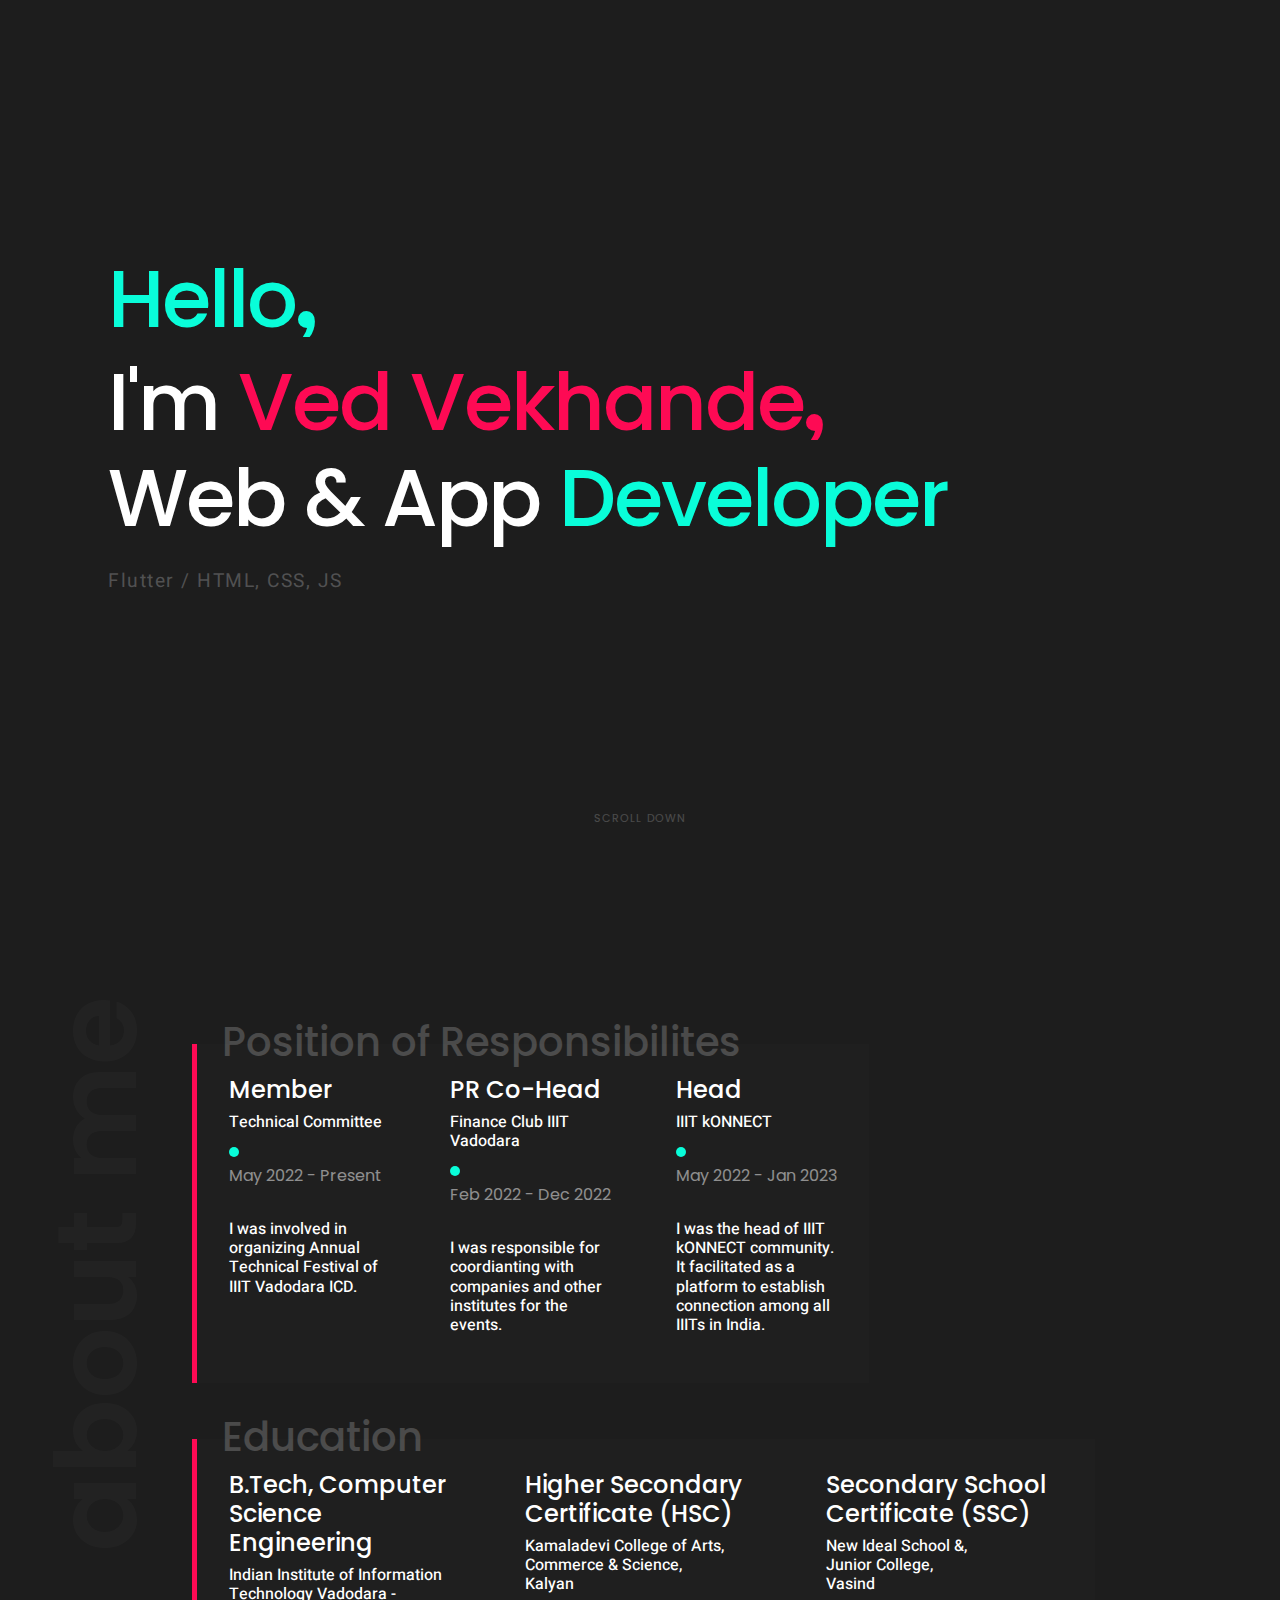
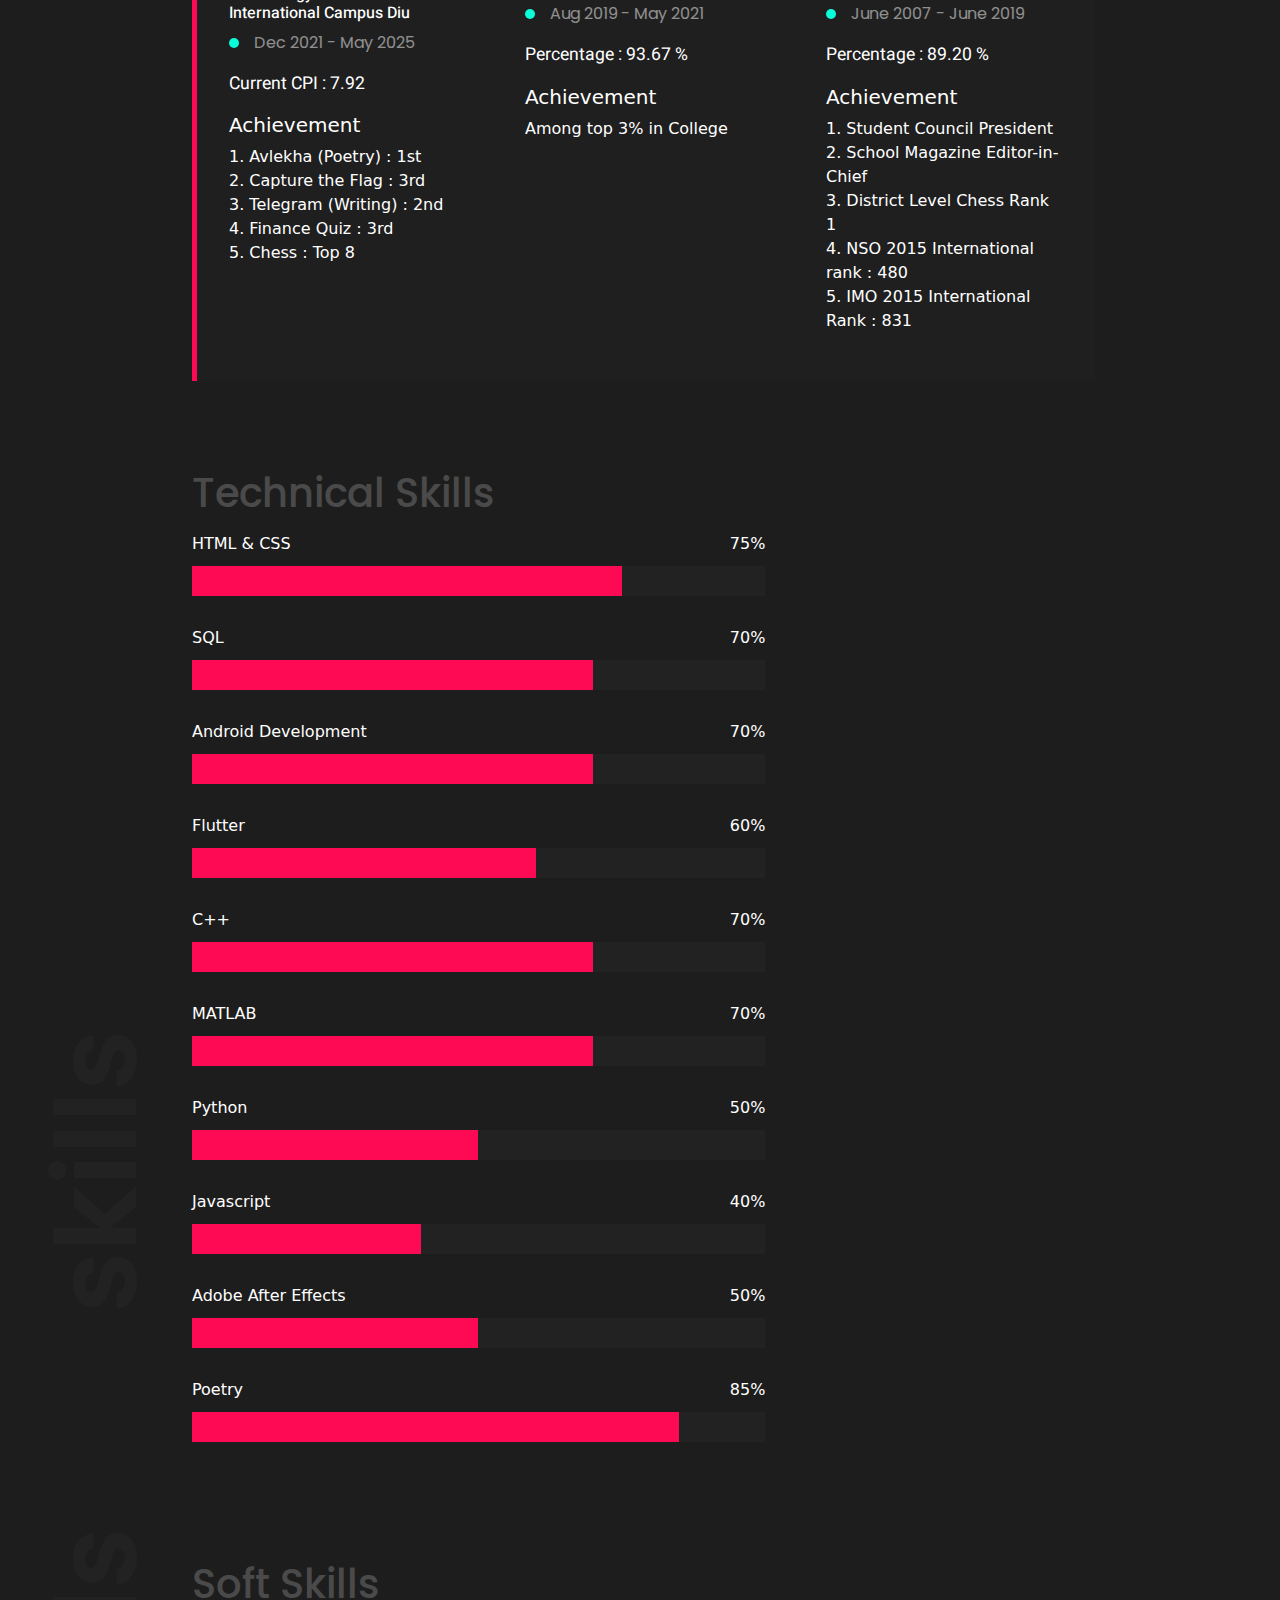
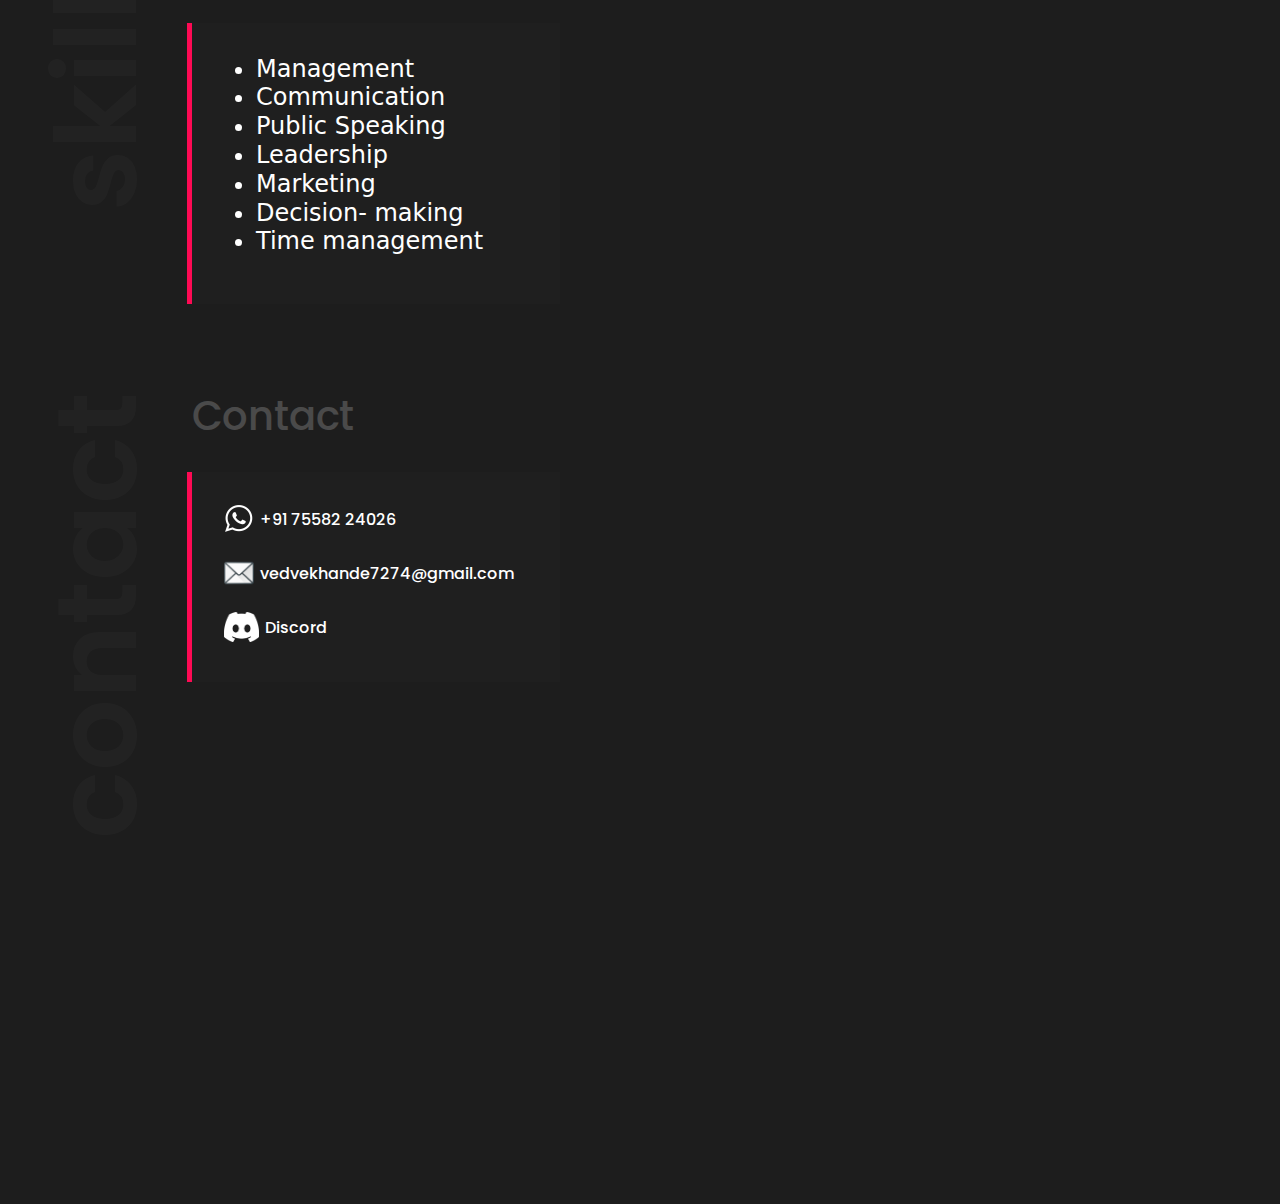
==== index.html @ 1c36f4e0 "Initial Commit" ====
<!DOCTYPE html>
<html lang="en">

<head>
    <script async src="https://www.googletagmanager.com/gtag/js?id=UA-77850754-2"></script>
    <script async src="js/ga.js"></script>
    
    <noscript>
        <iframe src="https://www.googletagmanager.com/ns.html?id=GTM-W3LZ29H"
                height="0" width="0" style="display:none;visibility:hidden">
        </iframe>
    </noscript>

    <meta charset="UTF-8">
    <meta name="viewport" content="width=device-width, initial-scale=1.0">
    <meta http-equiv="X-UA-Compatible" content="IE=edge">
    <link rel="shortcut icon" href="images/favicon-32x32.png" type="image/x-icon" />
    <meta name="keywords" content="portfolio vedvekhande, portfolio vedvekhande, my own portfolio vedvekhande, my website vedvekhande, ved vekhande">
    <meta name="author" content="Ved Vekhande">
    <meta name="image" property="og:image" content="images/preview.png">
    <meta name="description" property="og:description" content="I am a student at IIIT Vadodara ICD" >
    <meta name="title" property="og:title" content="Ved Vekhande">

    <title lang="en" class="en">Ved Vekhande</title>

    <link href="css/bootstrap.min.css" rel="stylesheet" crossorigin="anonymous">
    <link href="css/simple-sidebar.css" rel="stylesheet" crossorigin="anonymous">
    <link href="css/style.css" rel="stylesheet" crossorigin="anonymous">
    <link href="css/bootstrap.rtl.min.css" rel="stylesheet">
    <link href="css/bootstrap-grid.min.css" rel="stylesheet">
    <link href="css/bootstrap-reboot.min.css" rel="stylesheet">
    <link href="css/bootstrap-utilities.css" rel="stylesheet">
</head>

<body class="bg">
    <div class="loader-wrapper">
        <div class="loader"></div>
    </div>
    <div class="d-flex toggled" id="wrapper">
        <div class="bg-dark border-right" id="sidebar-wrapper">
            <br>
            <a href="#" class="sidebar-close">
                <div class="sidebar-heading fa fa-times"></div>
            </a>
            <div class="list-group" id="menu">
                <div class="en">
                    <div class="nav">
                        <a lang="en" onclick="event.preventDefault()" href="#home" class="home-nav page-scroll list-group-item list-group-item-action bg-dark active">HOME</a>
                        <a lang="en" onclick="event.preventDefault()" href="#about" class="about-nav page-scroll list-group-item list-group-item-action bg-dark">ABOUT</a>
                        <a lang="en" onclick="event.preventDefault()" href="#skills" class="skills-nav page-scroll list-group-item list-group-item-action bg-dark">SKILLS</a>
                        <a lang="en" onclick="event.preventDefault()" href="#contact" class="contact-nav page-scroll list-group-item list-group-item-action bg-dark">CONTACT</a>
                    </div>
                </div>
            </div>
            <div class="copyright">
                <p lang="en" class="en"><span class="fa fa-copyright"></span> &nbsp;Ved Vekhande @ 2023</p>
            </div>
        </div>
        <div id="page-content-wrapper">
            <nav class="navbar navbar-dark fixed-top">
                <div class="container-fluid">
                    <div class="navbar-header page-scroll">
                        <button id="menu-toggle" class="navbar-toggler" type="button" data-toggle="collapse" data-target="#navbarSupportedContent" aria-controls="navbarSupportedContent" aria-expanded="false" aria-label="Toggle navigation">
                        <span class="menu fa fa-bars"></span>
                    </button>
                        
                    </div>
                </div>
            </nav>
            <div class="scroll-container">
                <section id="home">
                    <div class="container-fluid bg">
                        <div class="home">
                            <div id="intro">
                                <div class="en">
                                    <h1 lang="en"><span class="primary">Hello</span><span class="comma primary">,</span></h1>
                                    <h1 lang="en">I'm <span class="secondary">Ved Vekhande</span><span class="comma secondary">,</span></h1>
                                    <h1 lang="en">Web & App <span class="primary dev">Developer</span> 
                                        <h1>
                                            <h2 lang="en">Flutter / HTML, CSS, JS</h2>
                                </div>
                                <div class="social">
                                    <!-- <a href="#" target="_blank" data-bs-toggle="tooltip" data-bs-placement="bottom" title="" data-bs-original-title="Email"><span
                                        class="fa fa-envelope-open-text"></span></a> -->
                                    <a href="https://www.linkedin.com/in/ved-vekhande" target="_blank" data-bs-toggle="tooltip" data-bs-placement="bottom" title="" data-bs-original-title="Linkedin"><span
                                        class="fa fa-linkedin-square"></span></a>
                                    <a href="https://twitter.com/VedVekhande01" target="_blank" data-bs-toggle="tooltip" data-bs-placement="bottom" title="" data-bs-original-title="Twitter"><span
                                        class="fa fa-twitter"></span></a>
                                    <a href="https://github.com/ved-01" target="_blank" data-bs-toggle="tooltip" data-bs-placement="bottom" title="" data-bs-original-title="Github"><span
                                        class="fa fa-github-alt"></span></a>
                                    <a href="https://github.com/ved-01" target="_blank" data-bs-toggle="tooltip" data-bs-placement="bottom" title="" data-bs-original-title="Resume"><span
                                      class="fa fa-address-card"></span></a>   
                                  
                                </div>
                            </div>
                        </div>
                        <div class="row">
                            <div class="next-page">
                                <p class="down-arrow-text">SCROLL DOWN</p>
                                <div class="down-arrow-icon"><span class="fa fa-chevron-down"></span></div>
                            </div>
                        </div>
                    </div>
                </section>
                <section id="about">
                    <span class="title en" lang="en">about me</span>
                    <h2 class="subtitle en" lang="en">Position of Responsibilites</h2>
                    <div class="row experience">
                        <div class="en col-xs-12 col-sm-12 col-md-12 col-lg-12 col-xl-3 box">
                            <h4 lang="en">Member</h4>
                            <h6 lang="en">Technical Committee</h6>
                            <div class="blob green inline-block"></div>
                            <p class="duration inline-block" lang="en">May 2022 - Present</p>
                            <p class="description" lang="en">
                               <h6>I was involved in organizing Annual Technical Festival of IIIT Vadodara ICD.</h6> 
                                <br>

                            </p>
                        </div>
                        <div class="en col-xs-12 col-sm-12 col-md-12 col-lg-12 col-xl-3  box no-border">
                            <h4 lang="en">PR Co-Head</h4>
                            <h6 lang="en">Finance Club IIIT Vadodara </h6>
                            <div class="blob green inline-block"></div>
                            <p class="duration inline-block" lang="en">Feb 2022 - Dec 2022</p>
                            <p class="description" lang="en">
                               <h6>I was responsible for coordianting with companies and other institutes for the events.</h6> 
                            </p>
                        </div>
                        <div class="en col-xs-12 col-sm-12 col-md-12 col-lg-12 col-xl-3  box no-border">
                            <h4 lang="en">Head</h4>
                            <h6 lang="en">IIIT kONNECT </h6>
                            <div class="blob green inline-block"></div>
                            <p class="duration inline-block" lang="en">May 2022 - Jan 2023</p>
                            <p class="description" lang="en">
                              <h6> I was the head of IIIT kONNECT community. It facilitated as a platform to establish connection among all IIITs in India. </h6>
                            </p>
                        </div>
                    </div>
                    <h2 class="subtitle en" lang="en">Education</h2>
                    <div class="row education">
                        <div class="en col-xs-12 col-sm-12 col-md-12 col-lg-12 col-xl-4 college box">
                            <h4 lang="en">B.Tech, Computer Science Engineering</h4>
                            <h6 lang="en">Indian Institute of Information Technology Vadodara -
                                <br>
                             International Campus Diu</h6>
                             <div class="blob green inline-block"></div>
                            <p class="duration inline-block" lang="en">Dec 2021 - May 2025</p>
                            <p class="description" lang="en">
                                Current CPI : 7.92<br> 
                                <h5 lang="en">Achievement</h5>  
                                1. Avlekha (Poetry) : 1st <br>
                                2. Capture the Flag              : 3rd <br>
                                3. Telegram (Writing)  : 2nd <br> 
                                4. Finance Quiz     : 3rd <br>
                                5. Chess            : Top 8
                            </p>
                            </div>  
                            <div class="en col-xs-12 col-sm-12 col-md-12 col-lg-12 col-xl-4 college box no-border">
                                <h4 lang="en">Higher Secondary Certificate (HSC) </h4>
                                <h6 lang="en">Kamaladevi College of Arts,  <br>
                                    Commerce & Science, <br> Kalyan </h6> 
                                    
                                    
                                 <div class="blob green inline-block"></div>
                                <p class="duration inline-block" lang="en">Aug 2019 - May 2021</p>
                                <p class="description" lang="en">
                                    Percentage : 93.67 %<br> 
                                    <h5 lang="en">Achievement</h5>  
                                    Among top 3% in College
                                </p>
                                </div>  
                                <div class="en col-xs-12 col-sm-12 col-md-12 col-lg-12 col-xl-4 college box no-border">
                                    <h4 lang="en">Secondary School Certificate (SSC) </h4>
                                    <h6 lang="en">New Ideal School &,  <br>
                                        Junior College, <br> Vasind </h6> 
                                        
                                        
                                     <div class="blob green inline-block"></div>
                                    <p class="duration inline-block" lang="en">June 2007 - June 2019</p>
                                    <p class="description" lang="en">
                                        Percentage : 89.20 %<br> 
                                        <h5 lang="en">Achievement</h5>  
                                        1. Student Council President <br>
                                        2. School Magazine Editor-in-Chief <br>
                                        3. District Level Chess Rank 1 <br>
                                        4. NSO 2015 International rank : 480 <br>
                                        5. IMO 2015 International Rank : 831
                                    </p>
                                    </div>  

                            
                    </div>
                   

                </section>
                <section id="skills">
                    <span class="title en" lang="en">skills</span>
                    <h2 class="subtitle en" lang="en">Technical Skills</h2>
                    <div class="row skill html-css">
                        <div class="row">
                            <div class="en col-xs-12 col-sm-12 col-md-12 col-lg-12 col-xl-8" lang="en">
                                HTML & CSS
                                <span>75%</span>
                            </div>
                        </div>
                        <div class="row">
                            <div class="col-xs-12 col-sm-12 col-md-12 col-lg-12 col-xl-8">
                                <div class="bar"></div>
                            </div>
                        </div>
                    </div>
                    <div class="row skill sql">
                        <div class="row">
                            <div class="en col-xs-12 col-sm-12 col-md-12 col-lg-12 col-xl-8" lang="en">
                                SQL     
                                <span>70%</span>
                            </div>
                        </div>
                        <div class="row">
                            <div class="col-xs-12 col-sm-12 col-md-12 col-lg-12 col-xl-8">
                                <div class="bar"></div>
                            </div>
                        </div>
                    </div>
                    <div class="row skill android">
                        <div class="row">
                            <div class="en col-xs-12 col-sm-12 col-md-12 col-lg-12 col-xl-8" lang="en">
                                Android Development
                                <span>70%</span>
                            </div>
                        </div>
                        <div class="row">
                            <div class="col-xs-12 col-sm-12 col-md-12 col-lg-12 col-xl-8">
                                <div class="bar"></div>
                            </div>
                        </div>
                    </div>
                    <div class="row skill flutter">
                        <div class="row">
                            <div class="en col-xs-12 col-sm-12 col-md-12 col-lg-12 col-xl-8" lang="en">
                                Flutter
                                <span>60%</span>
                            </div>
                        </div>
                        <div class="row">
                            <div class="col-xs-12 col-sm-12 col-md-12 col-lg-12 col-xl-8">
                                <div class="bar"></div>
                            </div>
                        </div>
                    </div>
                    <div class="row skill cpp">
                        <div class="row">
                            <div class="en col-xs-12 col-sm-12 col-md-12 col-lg-12 col-xl-8" lang="en">
                                C++
                                <span>70%</span>
                            </div>
                        </div>
                        <div class="row">
                            <div class="col-xs-12 col-sm-12 col-md-12 col-lg-12 col-xl-8">
                                <div class="bar"></div>
                            </div>
                        </div>
                    </div>
                    <div class="row skill matlab">
                        <div class="row">
                            <div class="en col-xs-12 col-sm-12 col-md-12 col-lg-12 col-xl-8" lang="en">
                                MATLAB
                                <span>70%</span>
                            </div>
                        </div>
                        <div class="row">
                            <div class="col-xs-12 col-sm-12 col-md-12 col-lg-12 col-xl-8">
                                <div class="bar"></div>
                            </div>
                        </div>
                    </div>
                    
                    <div class="row skill python">
                        <div class="row">
                            <div class="en col-xs-12 col-sm-12 col-md-12 col-lg-12 col-xl-8" lang="en">
                                Python
                                <span>50%</span>
                            </div>
                        </div>
                        <div class="row">
                            <div class="col-xs-12 col-sm-12 col-md-12 col-lg-12 col-xl-8">
                                <div class="bar"></div>
                            </div>
                        </div>
                    </div>
                    <div class="row skill javascript">
                        <div class="row">
                            <div class="en col-xs-12 col-sm-12 col-md-12 col-lg-12 col-xl-8" lang="en">
                                Javascript
                                <span>40%</span>
                            </div>
                        </div>
                        <div class="row">
                            <div class="col-xs-12 col-sm-12 col-md-12 col-lg-12 col-xl-8">
                                <div class="bar"></div>
                            </div>
                        </div>
                    </div>
                    <div class="row skill aftereffects">
                        <div class="row">
                            <div class="en col-xs-12 col-sm-12 col-md-12 col-lg-12 col-xl-8" lang="en">
                                Adobe After Effects
                                <span>50%</span>
                            </div>
                        </div>
                        <div class="row">
                            <div class="col-xs-12 col-sm-12 col-md-12 col-lg-12 col-xl-8">
                                <div class="bar"></div>
                            </div>
                        </div>
                    </div>
                    <div class="row skill poetry">
                        <div class="row">
                            <div class="en col-xs-12 col-sm-12 col-md-12 col-lg-12 col-xl-8" lang="en">
                                Poetry
                                <span>85%</span>
                            </div>
                        </div>
                        <div class="row">
                            <div class="col-xs-12 col-sm-12 col-md-12 col-lg-12 col-xl-8">
                                <div class="bar"></div>
                            </div>
                        </div>
                    </div>
                    <!-- <div class="row skill management">
                        <div class="row">
                            <div class="en col-xs-12 col-sm-12 col-md-12 col-lg-12 col-xl-8" lang="en">
                                Management
                                <span>85%</span>
                            </div>
                        </div>
                        <div class="row">
                            <div class="col-xs-12 col-sm-12 col-md-12 col-lg-12 col-xl-8">
                                <div class="bar"></div>
                            </div>
                        </div>
                    </div>
                    <div class="row skill public-speaking">
                        <div class="row">
                            <div class="en col-xs-12 col-sm-12 col-md-12 col-lg-12 col-xl-8" lang="en">
                                Public Speaking & Communication
                                <span>85%</span>
                            </div>
                        </div>
                        <div class="row">
                            <div class="col-xs-12 col-sm-12 col-md-12 col-lg-12 col-xl-8">
                                <div class="bar"></div>
                            </div>
                        </div>
                    </div> -->
                </section>
                <section id="skills">
                    
                    <h2 class="subtitle en" lang="en">Soft Skills</h2>
                    <span class="title en" lang="en">skills</span>
                    <!-- <div class="row ">
                        <div class=" col-xs-12 col-sm-12 col-md-12 col-lg-12 col-xl-3 box">
                            <h6>
                                <ul style="list-style-type:disc ;" >
                                    <li>Management</li>
                                    <li>Communication</li>
                                    <li>Public Speaking</li>
                                    <li>Leadership</li>
                                    <li>Marketing</li>
                                    <li>Decision- making</li>
                                    <li>Time management</li>
                                  </ul>
                            </h6>
                        </div> -->
                       <div class="box col-xs-12 col-lg-12 col-xl-5 ">
                        <h4>
                            <ul style="list-style-type:disc ;" >
                                <li>Management</li>
                                <li>Communication</li>
                                <li>Public Speaking</li>
                                <li>Leadership</li>
                                <li>Marketing</li>
                                <li>Decision- making</li>
                                <li>Time management</li>
                              </ul>
                        </h4>
                       </div>

                </section>
                    
                <section id="contact">
                    <span class="title en" lang="en">contact</span>
                    <h2 class="subtitle en" lang="en">Contact</h2><br>
                    <div class="box col-xs-12 col-lg-12 col-xl-5 ">
                        <h5>
                            <img src="images/whatsapp.png" alt="Whatsapp" height="30px" width="30px">
                            <a href="https://wa.me/7558224026>" >+91 75582 24026</a>
                                
                            <br> <br>

                            <img src="images/mail.png" alt="mail" height="30px" width="30px">
                            <a href="mailto: vedvekhande7274@gmail.com"> vedvekhande7274@gmail.com</a> <br> <br>
                            <img src="images/discord.png" alt="mail" height="30px" width="35px">
                            <a href="discordapp.com/users/898496453591310348">Discord</a>
                        </h5>
                       </div>
                </section>
            </div>
        </div>
    </div>
    <script src="js/jquery.min.js" crossorigin="anonymous"></script>
    <script src="js/bootstrap.bundle.min.js" crossorigin="anonymous"></script>
    <script src="js/jquery.easing.min.js" crossorigin="anonymous"></script>
    <script src="js/fontawesome5.min.js" crossorigin="anonymous"></script>
    <script src="js/script.js" crossorigin="anonymous"></script>
</body>

</html>
---- css/simple-sidebar.css ----
/*!
 * Start Bootstrap - Simple Sidebar (https://startbootstrap.com/template/simple-sidebar)
 * Copyright 2013-2020 Start Bootstrap
 * Licensed under MIT (https://github.com/StartBootstrap/startbootstrap-simple-sidebar/blob/master/LICENSE)
 */

 #wrapper {
    overflow-x: hidden;
 }

#sidebar-wrapper {
  min-height: 100vh;
  margin-left: -15rem;
  -webkit-transition: margin .25s ease-out;
  -moz-transition: margin .25s ease-out;
  -o-transition: margin .25s ease-out;
  transition: margin .25s ease-out;
}

#sidebar-wrapper .sidebar-heading {
  padding: 0.875rem 1.25rem;
  font-size: 1.2rem;
}

#sidebar-wrapper .list-group {
  width: 15rem;
}

#page-content-wrapper {
  min-width: 100vw;
}

#wrapper.toggled #sidebar-wrapper {
  margin-left: 0;
}

@media (min-width: 768px) {
  #sidebar-wrapper {
    margin-left: 0;
  }

  #page-content-wrapper {
    min-width: 0;
    width: 100%;
  }

  #wrapper.toggled #sidebar-wrapper {
    margin-left: -15rem;
  }
}
---- css/style.css ----
@import url('https://fonts.googleapis.com/css2?family=Poppins:wght@600&display=swap');
@import url('https://fonts.googleapis.com/css2?family=Heebo&display=swap');
@import url('https://fonts.googleapis.com/css2?family=Dela+Gothic+One&display=swap');
h1:lang(ta),
h2:lang(ta),
h3:lang(ta),
h4:lang(ta),
h5:lang(ta),
h6:lang(ta),
.navbar-brand:lang(ta) {
    font-weight: bold;
}

.inline-block {
    display: inline-block;
}

.blob {
    background: black;
    border-radius: 50%;
    box-shadow: 0 0 0 0 rgba(0, 0, 0, 1);
    height: 10px;
    width: 10px;
    margin-right: 10px;
    transform: scale(1);
    animation: pulse-black 2s infinite;
}

.blob.green {
    background: var(--primary);
    box-shadow: 0 0 0 0 var(var(--primary));
    animation: pulse-green 2s infinite;
}

@keyframes pulse-green {
    0% {
        transform: scale(0.95);
        box-shadow: 0 0 0 0 rgba(51, 217, 178, 0.7);
    }
    70% {
        transform: scale(1);
        box-shadow: 0 0 0 10px rgba(51, 217, 178, 0);
    }
    100% {
        transform: scale(0.95);
        box-shadow: 0 0 0 0 rgba(51, 217, 178, 0);
    }
}

.fa-globe-asia {
    opacity: 0.75;
    margin-right: 7px;
    font-size: 1rem;
    color: var(--white);
}

.dropdown-menu-dark {
    background-color: var(--black-light) !important;
}

.dropdown-toggle {
    font-family: 'Poppins', sans-serif !important;
    font-weight: bold;
    letter-spacing: 1.1px;
    color: var(--white) !important;
    border: none !important;
    padding-left: 0px !important;
    margin-top: 3px;
}

.dropdown-menu li a {
    font-family: Heebo, sans-serif;
    text-align: left;
    font-weight: normal !important;
    opacity: 0.5;
}

body {
    overflow-y: scroll;
    position: relative;
}

.loader-wrapper {
    top: 0;
    right: 0;
    left: 0;
    bottom: 0;
    position: fixed;
    z-index: 999999999;
    background-color: var(--black);
}

.loader {
    animation: spin 1s infinite linear;
    border: solid 2vmin transparent;
    border-radius: 50%;
    border-right-color: var(--secondary);
    border-top-color: var(--secondary);
    box-sizing: border-box;
    height: 20vmin;
    left: calc(50% - 10vmin);
    position: fixed;
    top: calc(50% - 10vmin);
    width: 20vmin;
    z-index: 1;
}

.loader:before {
    animation: spin 2s infinite linear;
    border: solid 2vmin transparent;
    border-radius: 50%;
    border-right-color: var(--primary);
    border-top-color: var(--primary);
    box-sizing: border-box;
    content: "";
    height: 16vmin;
    left: 0;
    position: absolute;
    top: 0;
    width: 16vmin;
}

.loader:after {
    animation: spin 3s infinite linear;
    border: solid 2vmin transparent;
    border-radius: 50%;
    border-right-color: var(--grey);
    border-top-color: var(--grey);
    box-sizing: border-box;
    content: "";
    height: 12vmin;
    left: 2vmin;
    position: absolute;
    top: 2vmin;
    width: 12vmin;
}

@keyframes spin {
    100% {
        transform: rotate(360deg);
    }
}

#about,
#skills,
#blogs {
    height: auto !important;
}

#home {
    height: 100vh;
}

section {
    position: relative;
    padding-top: 5.5em;
    overflow-y: scroll;
    /*scroll-snap-align: end;*/
}

#contact {
    padding-bottom: 4rem;
    height: 100vh !important;
}

a {
    font-family: 'Poppins', sans-serif;
    font-size: 1rem;
    text-decoration: none !important;
    color: var(--white) !important;
    transition: 0.5s ease-in-out !important;
}

a:hover {
    color: var(--secondary) !important;
}

.menu {
    font-size: 1.5rem;
    transition: 0.3s ease-in-out;
}

.menu:hover {
    color: var(--secondary);
}

.navbar {
    z-index: 1000000 !important;
    transition: 0.5s ease-in-out;
    padding-top: 1.5rem !important;
    padding-bottom: 1.5rem !important;
}

.navbar-bg {
    background-color: var(--black-light);
}

#menu-toggle {
    padding-right: 10px !important;
    padding-left: 10px !important;
    font-size: 1.3rem;
    opacity: 0.2;
}

.navbar-brand-logo {
    width: 40px;
    height: 40px;
    margin-right: 5px;
}

.navbar-brand {
    color: var(--white);
    opacity: 0.75;
    font-family: 'Poppins', sans-serif;
    font-size: 1.4rem !important;
    margin-left: 5px !important;
    margin-right: 5px !important;
}

:root {
    --black: #1D1D1D;
    --black-light: #1d1d1d;
    --white: #fff;
    --grey: #515152;
    --light-grey: #636363;
    --primary: #09FDD9;
    --secondary: #FE0A54;
}

.bg {
    background-color: var(--black);
}

p,
h1,
h2,
h3,
h4,
h5,
h6,
li,
span,
div,
.list-group a {
    color: var(--white);
}

a .sidebar-heading {
    opacity: 0.4;
    transition: 0.3s ease-in-out;
}

ul {
    list-style: none;
}

button:focus,
input:focus,
textarea:focus {
    outline: none !important;
    box-shadow: none !important;
}

nav {
    padding: 2rem 2rem !important;
}

.navbar-toggler {
    border: none !important;
}

.navbar-toggler-icon {
    color: var(--white) !important;
}

.navbar-toggler:focus {
    box-shadow: none !important;
}

#sidebar-wrapper {
    position: fixed;
    z-index: 2000000;
}

#sidebar-wrapper.bg-dark,
#sidebar-wrapper .bg-dark {
    background-color: var(--black-light) !important;
}

#sidebar-wrapper .list-group {
    padding-top: 1em;
    padding-left: 2em;
}

#sidebar-wrapper .list-group-item {
    font-family: 'Poppins', sans-serif;
    font-weight: 600;
    font-size: 1rem;
    padding-top: 1em;
    padding-bottom: 1em;
    border: none;
    letter-spacing: 1.2px;
}

#sidebar-wrapper .list-group-item:not(.active) {
    color: var(--light-grey) !important;
}

#sidebar-wrapper .list-group-item:hover {
    color: var(--secondary) !important;
}

.sidebar-heading:hover {
    color: var(--secondary);
}

.sidebar-heading {
    padding-left: 3rem !important;
    font-size: 1.5rem !important;
}

span.title {
    opacity: 0.05;
    color: #888;
    font-family: 'Poppins', sans-serif;
    font-size: 7rem;
    font-weight: 600;
    text-align: center;
    position: absolute;
    padding-left: 50px;
    top: 100%;
    left: 1%;
    overflow: hidden;
    transition: all .5s .6s ease-out;
    transform: rotate(-90deg);
    white-space: nowrap;
    transform-origin: 0 0;
}

#about .title {
    top: 65% !important;
}

#skills .title {
    top: 90% !important;
}

#contact .title {
    top: 65% !important;
}

#blogs .title {
    top: 100% !important;
}

.primary {
    color: var(--primary);
}

.secondary {
    color: var(--secondary);
}

.active {
    color: var(--secondary) !important;
}

.box {
    background-color: #1f1f1f;
    padding: 2em 2em !important;
    border-left: solid 5px var(--secondary);
}

.scaler-blogs .box {
    border-radius: 0;
    border-left: solid 5px var(--secondary);
    margin-bottom: 20px;
}

.no-border {
    border: none;
}

.no-padding {
    padding: 0 0 !important;
}

.subtitle {
    font-size: 2.5rem !important;
    opacity: 0.2;
    font-family: 'Poppins', sans-serif;
}

#about,
#skills,
#contact,
#blogs {
    position: relative;
    padding-left: 12rem;
    padding-right: 12rem;
}

.copyright {
    font-family: Heebo, sans-serif;
    position: absolute;
    font-size: 0.9rem !important;
    opacity: 0.3;
    font-weight: 400;
    bottom: 2%;
    padding-left: 1.7em;
}

.scroll-container {
    overflow-y: scroll !important;
    /*scroll-snap-type: y mandatory;*/
}

::-webkit-scrollbar {
    width: 0;
    /* Remove scrollbar space */
    background: transparent;
    /* Optional: just make scrollbar invisible */
}

button {
    font-family: 'Poppins', sans-serif !important;
    padding: 7px 21px !important;
    border-radius: 30px !important;
    background-color: transparent !important;
    border: solid 3px var(--secondary) !important;
    color: var(--secondary) !important;
}

.scroll-container button span {
    color: var(--secondary);
}

.scroll-container button span,
.scroll-container button {
    transition: 0.5s ease-in-out !important;
}

.scroll-container button:hover,
.scroll-container button:hover span {
    border-color: transparent !important;
}

.scroll-container button:hover {
    background-color: var(--secondary) !important;
    color: var(--white) !important;
}

.scroll-container button:hover span {
    color: var(--white) !important;
}

.home {
    position: absolute;
    top: 50%;
    transform: translateY(-50%);
    padding-left: 6rem;
}

.social {
    margin-top: 20px;
    margin-left: 5px;
}

.social span {
    font-size: 1.35rem;
    margin-right: 17px;
    color: var(--light-grey);
}

.social span {
    transition: 0.5s ease-in-out;
}

.social span:hover {
    color: var(--secondary);
}

#intro {
    font-family: 'Poppins', sans-serif;
}

#intro h1,
#intro .comma {
    font-size: 5rem;
    letter-spacing: -2px;
    line-height: 1.1;
}

#intro .comma {
    font-family: 'Dela Gothic One', sans-serif !important;
}

#intro h2 {
    color: var(--grey);
    font-size: 1.2rem;
    font-weight: 400;
    letter-spacing: 1.5px;
    font-family: 'Heebo', sans-serif;
    line-height: 2;
    margin-top: 20px !important;
}

#about h4,
#about .duration,
#blogs h4,
#blogs .pub-date {
    font-family: 'Poppins', sans-serif !important;
}

#about h6 {
    font-family: 'Heebo', sans-serif !important;
}

#about .duration,
#blogs .pub-date {
    opacity: 0.5;
}

#blogs .pub-date {
    font-size: 0.9rem;
}

#about .description,
#blogs .description {
    font-family: 'Heebo', sans-serif;
    font-size: 1.1rem;
}

#about .subtitle {
    position: relative;
    z-index: 100000;
    transform: translate(30px, 30px);
}

.optum-se,
.abco-intern,
.scaler-writer {
    margin-left: 30px;
}

#skills .subtitle {
    margin-bottom: 15px;
}

.skill {
    margin-bottom: 20px;
}

.blog,
.box {
    transform: translateX(-5px);
}

.skill span {
    float: right;
}

.skill .level,
.skill .title {
    font-family: 'Heebo', sans-serif;
    font-size: 1rem;
}

.skill .bar {
    height: 30px;
    width: 100%;
}

.skill>.row {
    margin-bottom: 10px;
}

.skill.cpp .bar {
    background: linear-gradient(to right, var(--secondary) 70%, #222222 20%);
}

.skill.python .bar {
    background: linear-gradient(to right, var(--secondary) 50%, #222222 30%);
}

.skill.html-css .bar {
    background: linear-gradient(to right, var(--secondary) 75%, #222222 20%);
}

.skill.sql .bar {
    background: linear-gradient(to right, var(--secondary) 70%, #222222 20%);
}
.skill.android .bar {
    background: linear-gradient(to right, var(--secondary) 70%, #222222 20%);
}
.skill.aftereffects .bar {
    background: linear-gradient(to right, var(--secondary) 50%, #222222 20%);
}
.skill.flutter .bar {
    background: linear-gradient(to right, var(--secondary) 60%, #222222 20%);
}

.skill.javascript .bar {
    background: linear-gradient(to right, var(--secondary) 40%, #222222 30%);
}
.skill.matlab .bar {
    background: linear-gradient(to right, var(--secondary) 70%, #222222 30%);
}
.skill.poetry .bar {
    background: linear-gradient(to right, var(--secondary) 85%, #222222 30%);
}
.skill.management .bar {
    background: linear-gradient(to right, var(--secondary) 85%, #222222 30%);
}
.skill.public-speaking .bar {
    background: linear-gradient(to right, var(--secondary) 80%, #222222 30%);
}


#blogs img {
    width: 100%;
}

#blogs .content {
    padding: 1rem 1.2rem;
}

.blogs,
.experience,
.education,
form {
    margin-left: 5px !important;
}

.blog {
    margin-right: 30px;
    border-radius: 7px;
    transition: box-shadow 0.5s ease-in-out;
}

.blog img {
    border-top-left-radius: 7px;
    border-top-right-radius: 7px;
}

.blog:hover {
    box-shadow: 0 10px 20px rgba(0, 0, 0, 0.05), 0 10px 20px rgba(0, 0, 0, 0.05);
}

#blogs button {
    margin: 0px auto;
    display: block;
}

#name {
    margin-top: 0px !important;
}

#contact input,
#contact textarea {
    margin-top: 25px;
    border-radius: 0;
    background-color: var(--black);
    border: solid 3.5px var(--grey);
    color: var(--white);
    font-family: 'Poppins', sans-serif;
    letter-spacing: 1.2px;
    transition: 0.5s ease-in-out;
}

#contact textarea {
    height: 150px;
}

#contact input:focus,
#contact textarea:focus {
    border-color: var(--secondary);
}

#contact button {
    margin-top: 30px;
    padding-left: 30px !important;
    padding-right: 30px !important;
}

.down-arrow-text,
.down-arrow-icon {
    text-align: center;
    opacity: 0.2;
}

.down-arrow-text {
    letter-spacing: 1.1px;
    font-family: 'Poppins', sans-serif;
    margin-bottom: 0 !important;
    font-size: 11px;
}

.down-arrow-icon {
    font-size: 1.6rem;
}

.next-page {
    position: absolute;
    top: 90%;
    animation: bounce 1s infinite alternate;
    -webkit-animation: bounce 1s infinite alternate;
    display: none;
}

@keyframes bounce {
    from {
        transform: translateY(0px);
    }
    to {
        transform: translateY(-15px);
    }
}

@-webkit-keyframes bounce {
    from {
        transform: translateY(0px);
    }
    to {
        transform: translateY(-15px);
    }
}

@media (max-width: 1200px) {
    .optum-ase,
    .optum-se,
    .scaler-writer,
    .abco-intern {
        margin-left: 0px;
        margin-top: 20px !important;
        border-left: solid 5px var(--secondary);
    }
    .blog {
        margin-bottom: 30px;
    }
}

@media (max-width: 468px) {
    #dropdown-value {
        display: none;
    }
    #sidebar-wrapper .list-group-item {
        padding-top: 0.5em;
        padding-bottom: 0.5em;
    }
    .navbar-brand-logo {
        width: 25px;
        height: 25px;
    }
    .navbar-brand {
        font-size: 1.2rem !important;
    }
}

@media (max-width: 380px) {
    #dropdown-value {
        display: none;
    }
    #sidebar-wrapper .list-group-item {
        padding-top: 0.5em;
        padding-bottom: 0.5em;
    }
    .social span {
        font-size: 1.35rem;
        margin-right: 15px !important;
    }
}

@media (min-width: 1200px) {
    .next-page {
        display: block;
    }
}

@media (max-width: 768px) {
    #dropdown-value {
        display: none;
    }
    #sidebar-wrapper .list-group-item {
        padding-top: 0.5em;
        padding-bottom: 0.5em;
    }
    #about,
    #skills,
    #experience,
    #contact,
    #blogs {
        position: relative;
        padding-left: 2.5rem;
        padding-right: 2.5rem;
    }
    .home {
        position: absolute;
        top: 43%;
        transform: translateY(-50%);
        padding-left: 1.5rem;
    }
    nav {
        padding: 2rem 0.5rem !important;
    }
    #intro h1,
    #intro .comma {
        font-size: 2.8rem;
        letter-spacing: -1px;
        line-height: 1;
    }
    #intro h2 {
        font-size: 1.1rem;
    }
    #intro h1:lang(ta) {
        font-size: 2.5rem !important;
    }
    #intro h2:lang(ta) {
        font-size: 1rem !important;
    }
    .navbar-brand:lang(ta) {
        font-size: 1rem !important;
    }
    .short-nav {
        display: none;
    }
    span.title {
        display: none !important;
    }
    .navbar-shrink {
        padding: 0.5em 0.5em !important;
        background: #272727;
        transition: 0.5s ease-in-out;
    }
    .menu {
        font-size: 1.3rem;
    }
    #about .subtitle,
    #blogs .subtitle,
    #contact .subtitle {
        font-size: 2.5rem !important;
    }
    .optum-ase,
    .optum-se {
        margin-left: 0px;
        margin-top: 20px !important;
        border-left: solid 5px var(--secondary);
    }
    .skill .bar {
        height: 23px;
    }
    .blog {
        margin-bottom: 20px;
    }
    #blogs .view-more {
        margin-top: 20px !important;
    }
    .social span {
        font-size: 1.35rem;
        margin-right: 20px;
    }
    #about,
    #skills,
    #blogs {
        height: auto !important;
    }
    #home,
    #contact {
        height: 100vh;
    }
    #sidebar-wrapper .list-group-item {
        font-size: 1.15rem;
    }
    .blogs,
    .experience,
    .education,
    form {
        margin-left: 0px !important;
    }
}
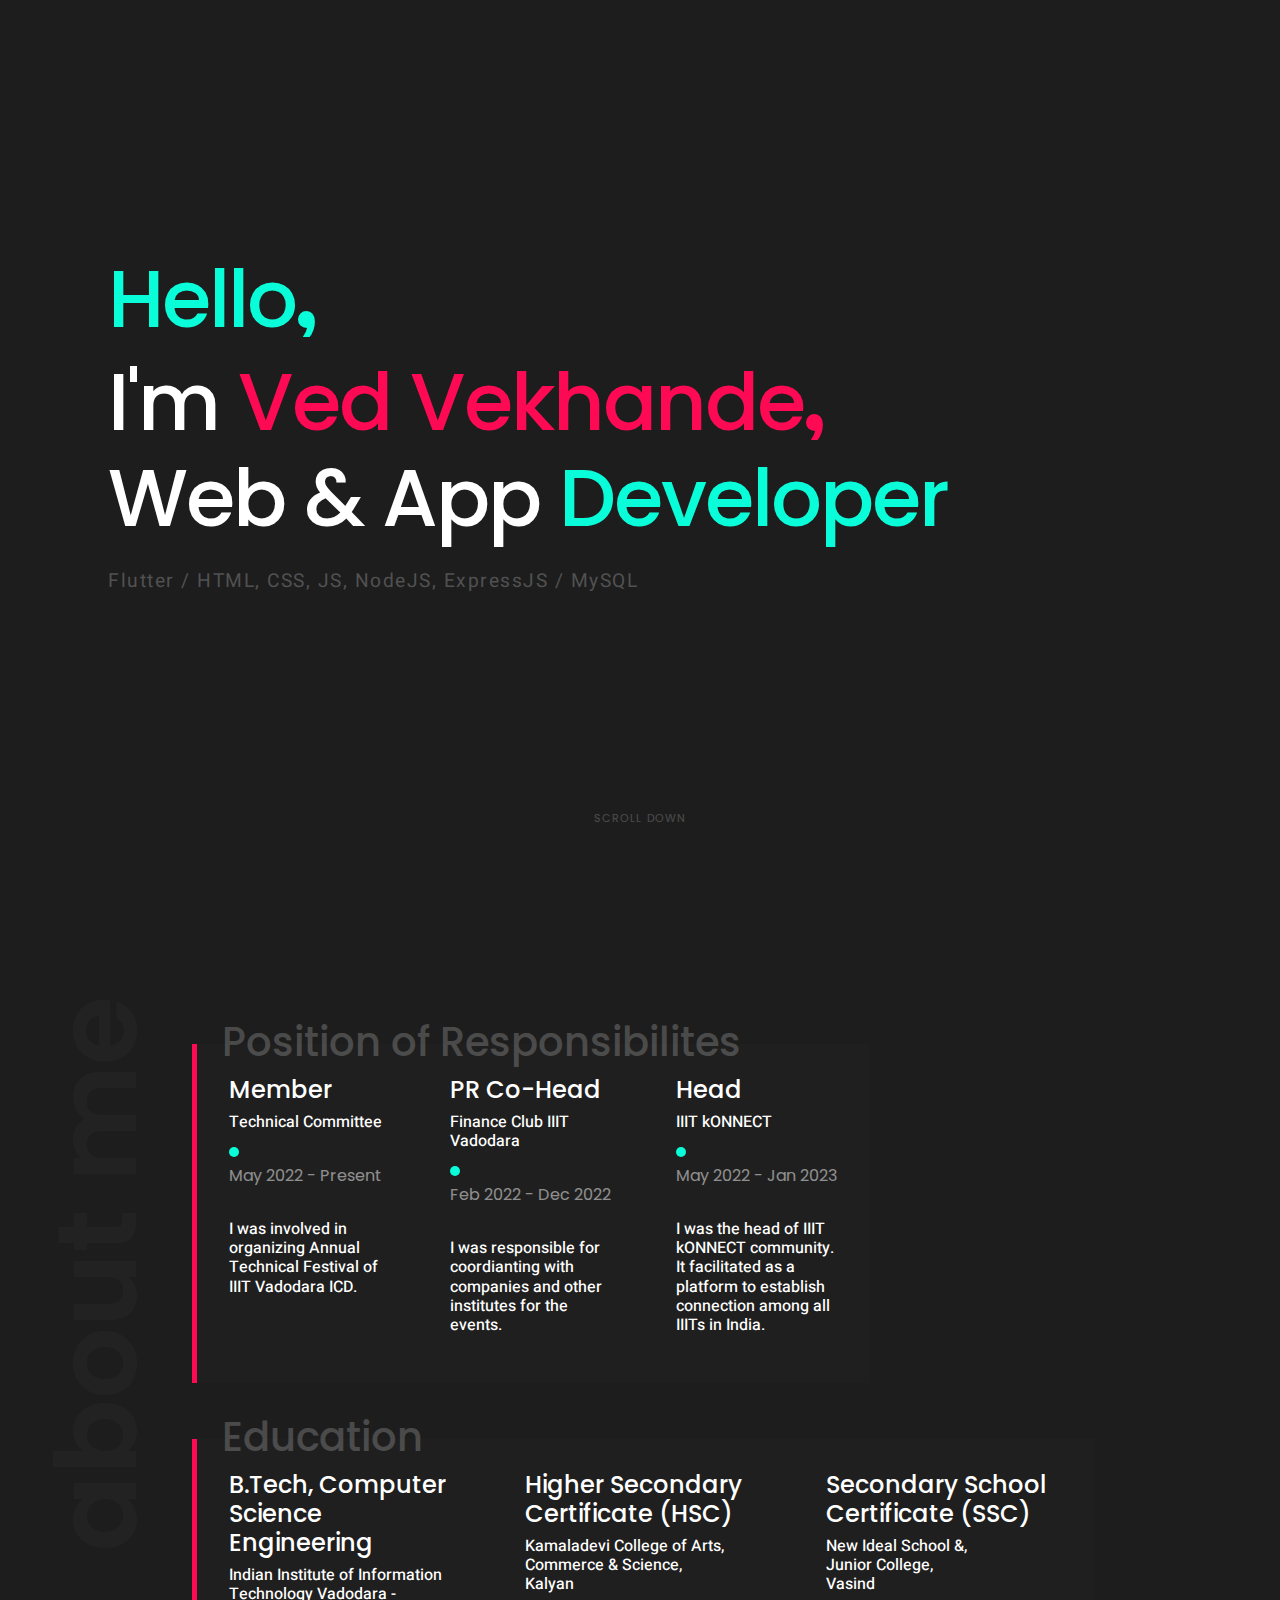
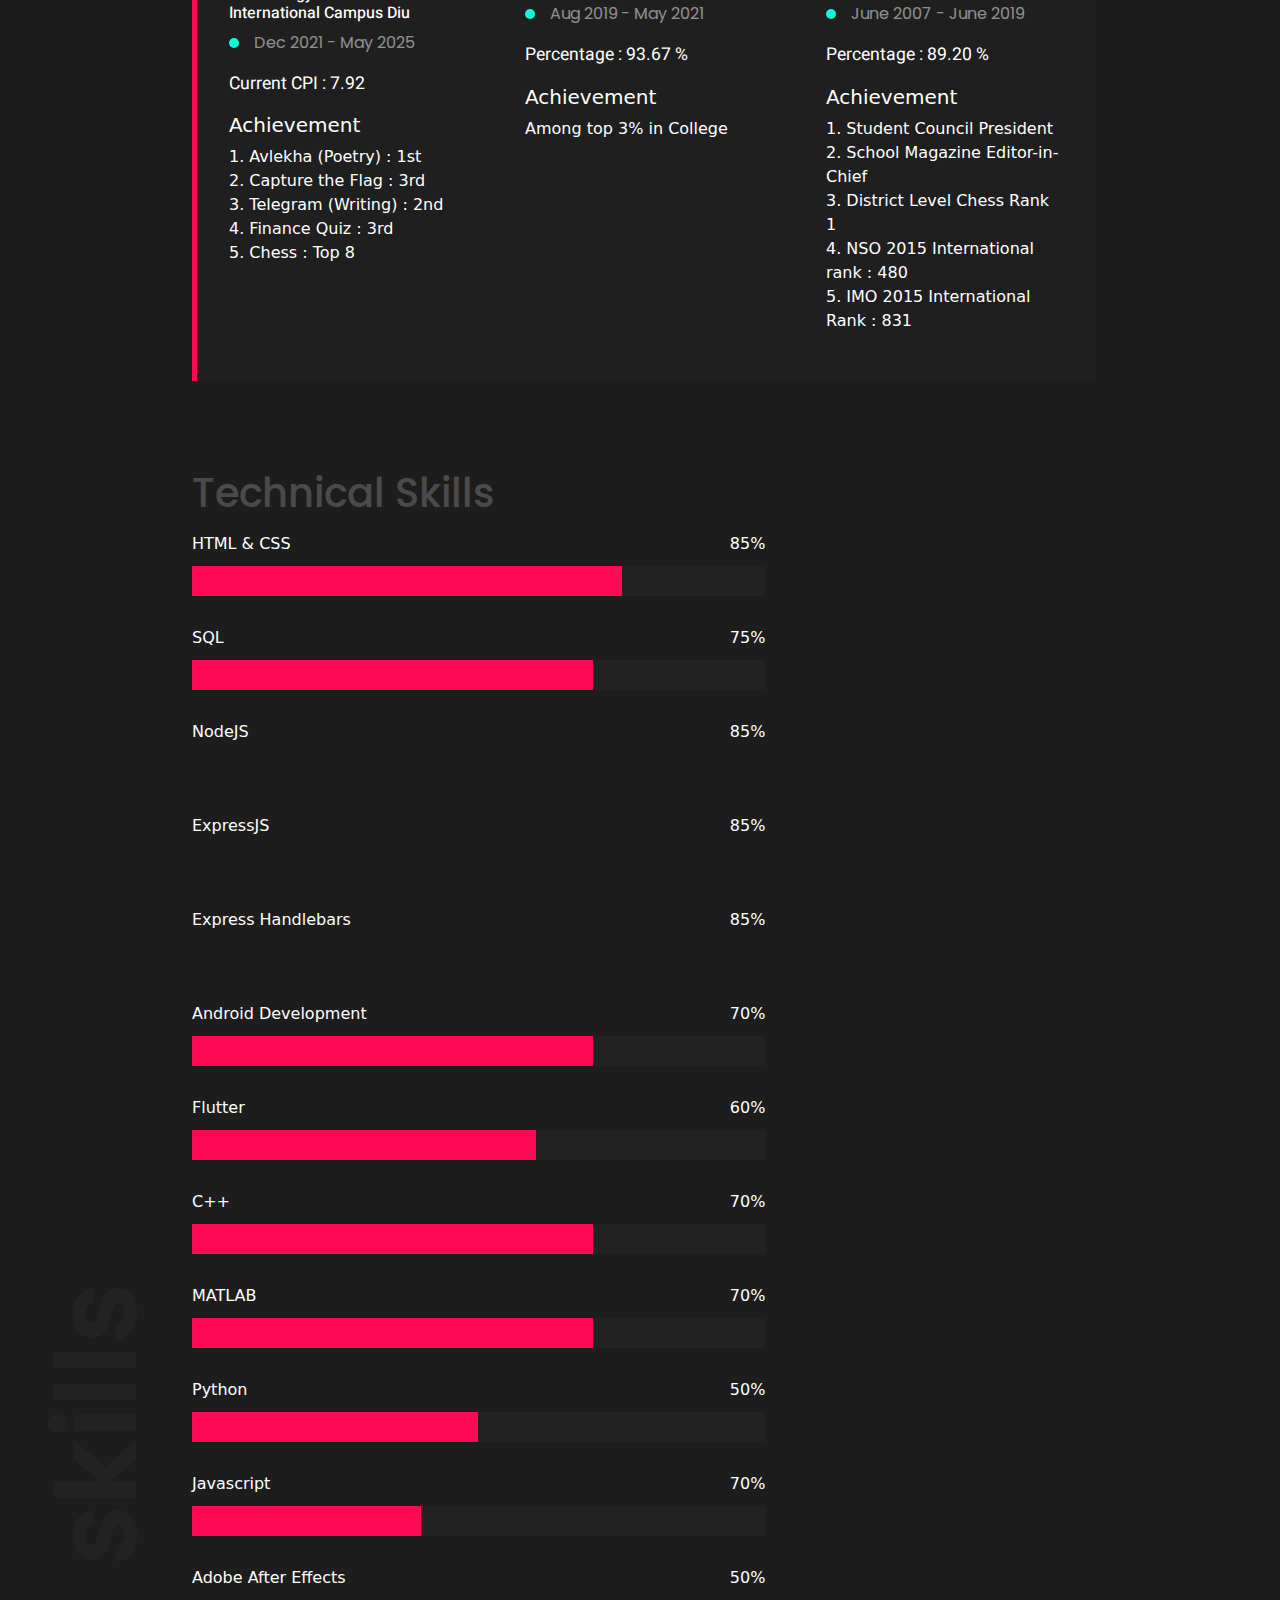
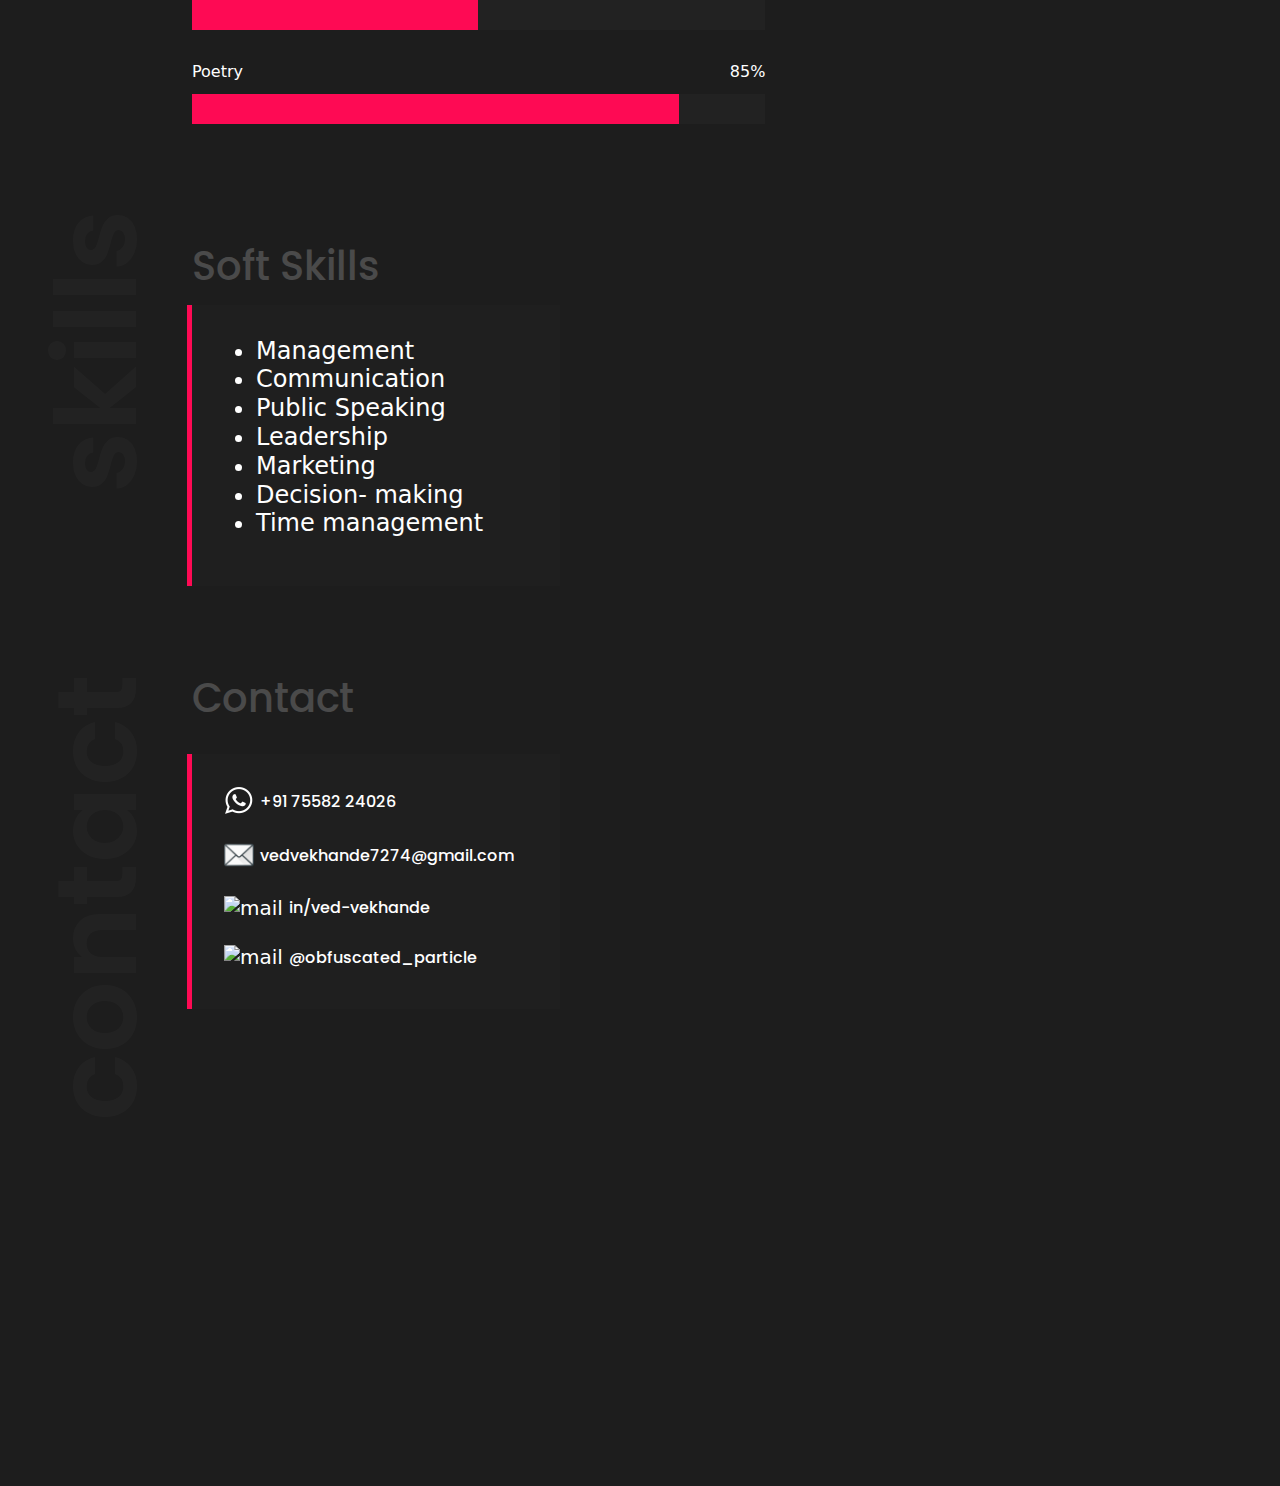
==== commit 27e604c1: "updated skills" ====
--- a/index.html
+++ b/index.html
@@ -77,7 +77,7 @@
                                     <h1 lang="en">I'm <span class="secondary">Ved Vekhande</span><span class="comma secondary">,</span></h1>
                                     <h1 lang="en">Web & App <span class="primary dev">Developer</span> 
                                         <h1>
-                                            <h2 lang="en">Flutter / HTML, CSS, JS</h2>
+                                            <h2 lang="en">Flutter / HTML, CSS, JS, NodeJS, ExpressJS / MySQL</h2>
                                 </div>
                                 <div class="social">
                                     <!-- <a href="#" target="_blank" data-bs-toggle="tooltip" data-bs-placement="bottom" title="" data-bs-original-title="Email"><span
@@ -88,9 +88,14 @@
                                         class="fa fa-twitter"></span></a>
                                     <a href="https://github.com/ved-01" target="_blank" data-bs-toggle="tooltip" data-bs-placement="bottom" title="" data-bs-original-title="Github"><span
                                         class="fa fa-github-alt"></span></a>
-                                    <a href="https://github.com/ved-01" target="_blank" data-bs-toggle="tooltip" data-bs-placement="bottom" title="" data-bs-original-title="Resume"><span
+                                    <a href="https://drive.google.com/file/d/18EQ61TtYJChe2pJlLbX7d4sm4fgJzW_Q/view?usp=sharing" target="_blank" data-bs-toggle="tooltip" data-bs-placement="bottom" title="" data-bs-original-title="Resume"><span
                                       class="fa fa-address-card"></span></a>   
-                                  
+                                      <a href="https://leetcode.com/alfesto/" target="_blank" data-bs-toggle="tooltip" data-bs-placement="bottom" title="" data-bs-original-title="LeetCode"><span
+                                        class="fa fa-code"></span></a>   
+                                        <a href="https://www.codechef.com/users/ved7274" target="_blank" data-bs-toggle="tooltip" data-bs-placement="bottom" title="" data-bs-original-title="Codechef"><span
+                                            class="fa fa-laptop-code"></span></a>   
+                                        <a href="https://www.instagram.com/obfuscated_particle" target="_blank" data-bs-toggle="tooltip" data-bs-placement="bottom" title="" data-bs-original-title="Instagram"><span
+                                                class="fa fa-instagram"></span></a> 
                                 </div>
                             </div>
                         </div>
@@ -200,6 +205,19 @@
                         <div class="row">
                             <div class="en col-xs-12 col-sm-12 col-md-12 col-lg-12 col-xl-8" lang="en">
                                 HTML & CSS
+                                <span>85%</span>
+                            </div>
+                        </div>
+                        <div class="row">
+                            <div class="col-xs-12 col-sm-12 col-md-12 col-lg-12 col-xl-8">
+                                <div class="bar"></div>
+                            </div>
+                        </div>
+                    </div>
+                    <div class="row skill sql">
+                        <div class="row">
+                            <div class="en col-xs-12 col-sm-12 col-md-12 col-lg-12 col-xl-8" lang="en">
+                                SQL     
                                 <span>75%</span>
                             </div>
                         </div>
@@ -209,11 +227,37 @@
                             </div>
                         </div>
                     </div>
-                    <div class="row skill sql">
-                        <div class="row">
-                            <div class="en col-xs-12 col-sm-12 col-md-12 col-lg-12 col-xl-8" lang="en">
-                                SQL     
-                                <span>70%</span>
+                    <div class="row skill node">
+                        <div class="row">
+                            <div class="en col-xs-12 col-sm-12 col-md-12 col-lg-12 col-xl-8" lang="en">
+                                NodeJS     
+                                <span>85%</span>
+                            </div>
+                        </div>
+                        <div class="row">
+                            <div class="col-xs-12 col-sm-12 col-md-12 col-lg-12 col-xl-8">
+                                <div class="bar"></div>
+                            </div>
+                        </div>
+                    </div>
+                    <div class="row skill express">
+                        <div class="row">
+                            <div class="en col-xs-12 col-sm-12 col-md-12 col-lg-12 col-xl-8" lang="en">
+                                ExpressJS     
+                                <span>85%</span>
+                            </div>
+                        </div>
+                        <div class="row">
+                            <div class="col-xs-12 col-sm-12 col-md-12 col-lg-12 col-xl-8">
+                                <div class="bar"></div>
+                            </div>
+                        </div>
+                    </div>
+                    <div class="row skill hbs">
+                        <div class="row">
+                            <div class="en col-xs-12 col-sm-12 col-md-12 col-lg-12 col-xl-8" lang="en">
+                                Express Handlebars     
+                                <span>85%</span>
                             </div>
                         </div>
                         <div class="row">
@@ -292,7 +336,7 @@
                         <div class="row">
                             <div class="en col-xs-12 col-sm-12 col-md-12 col-lg-12 col-xl-8" lang="en">
                                 Javascript
-                                <span>40%</span>
+                                <span>70%</span>
                             </div>
                         </div>
                         <div class="row">
@@ -400,10 +444,13 @@
 
                             <img src="images/mail.png" alt="mail" height="30px" width="30px">
                             <a href="mailto: vedvekhande7274@gmail.com"> vedvekhande7274@gmail.com</a> <br> <br>
-                            <img src="images/discord.png" alt="mail" height="30px" width="35px">
-                            <a href="discordapp.com/users/898496453591310348">Discord</a>
+                            <img src="images/linkedi.png" alt="mail" height="30px" width="30px">
+                            <a href="https://www.linkedin.com/in/ved-vekhande/">in/ved-vekhande</a> <br> <br>
+                            <img src="images/instagram.png" alt="mail" height="30px" width="35px">
+                            <a  href="https://www.instagram.com/obfuscated_particle"> @obfuscated_particle</a>
                         </h5>
                        </div>
+                       
                 </section>
             </div>
         </div>
@@ -415,4 +462,4 @@
     <script src="js/script.js" crossorigin="anonymous"></script>
 </body>
 
-</html>+</html>
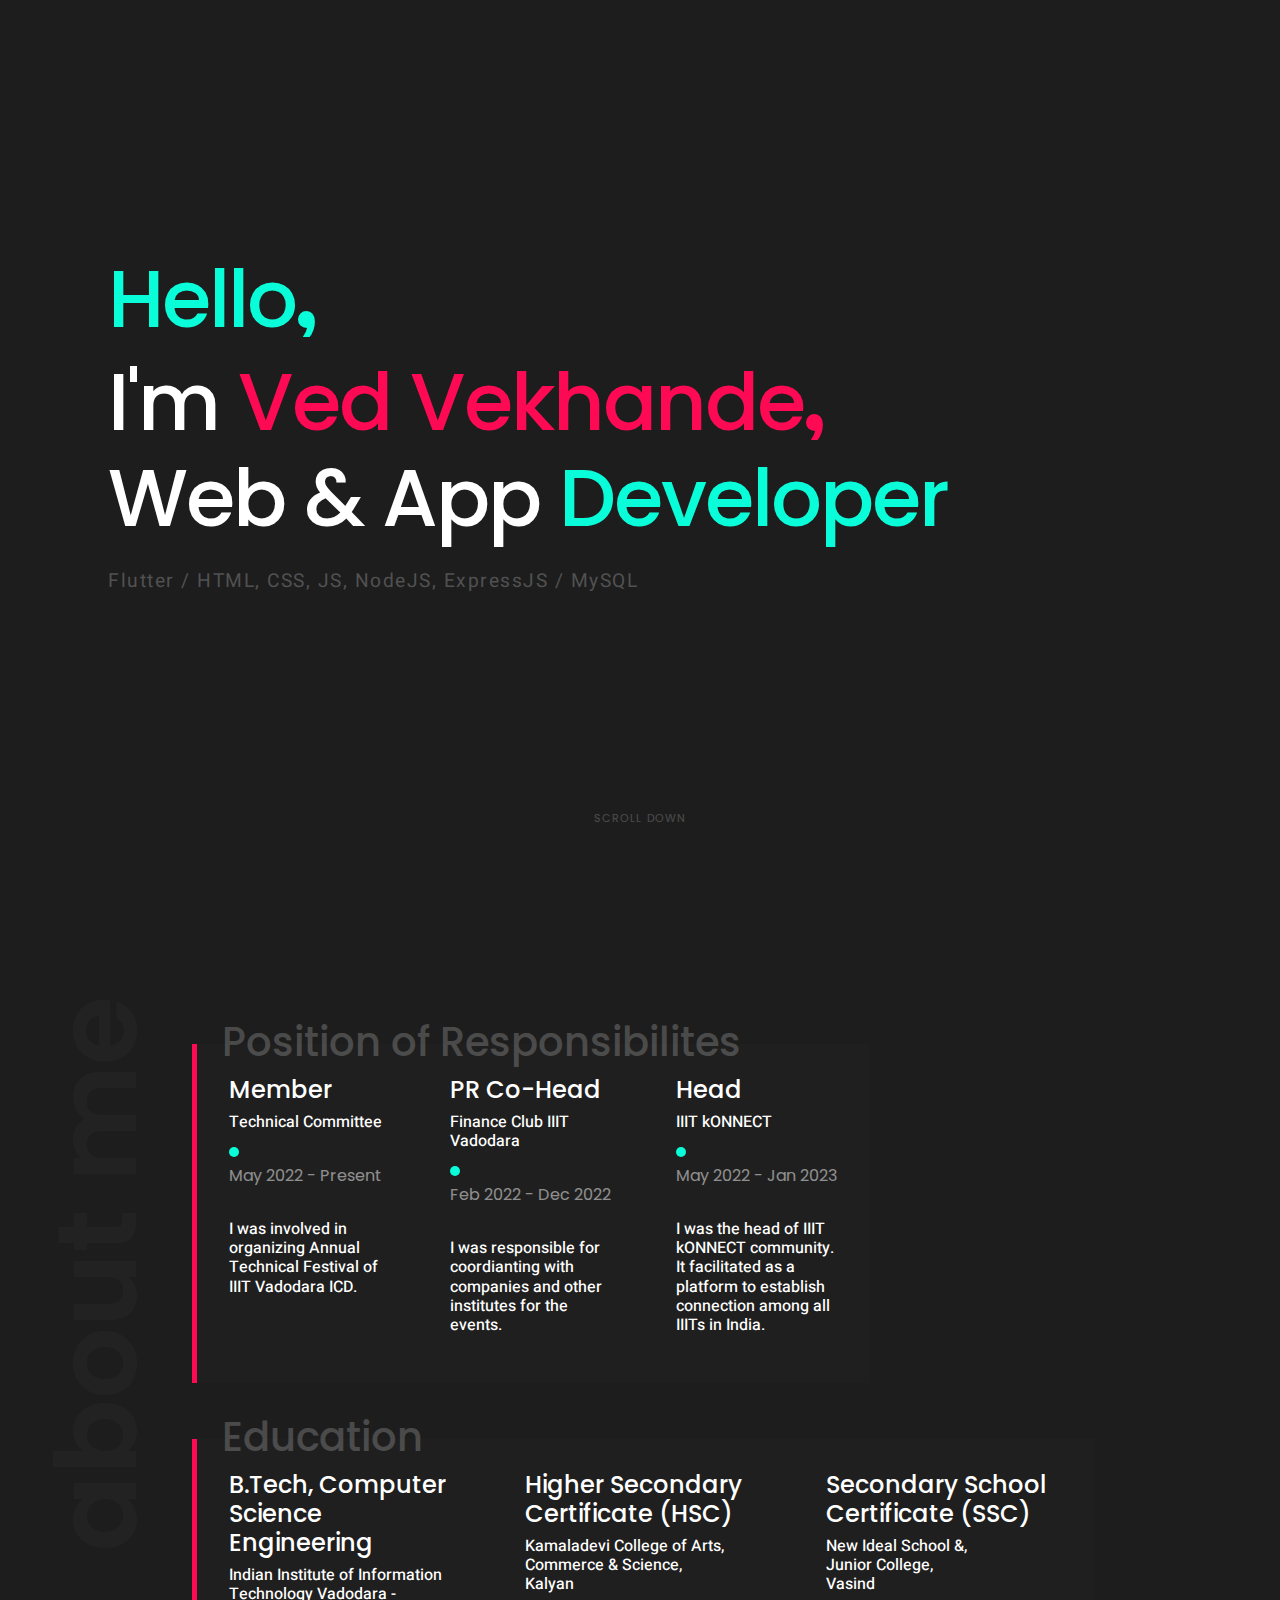
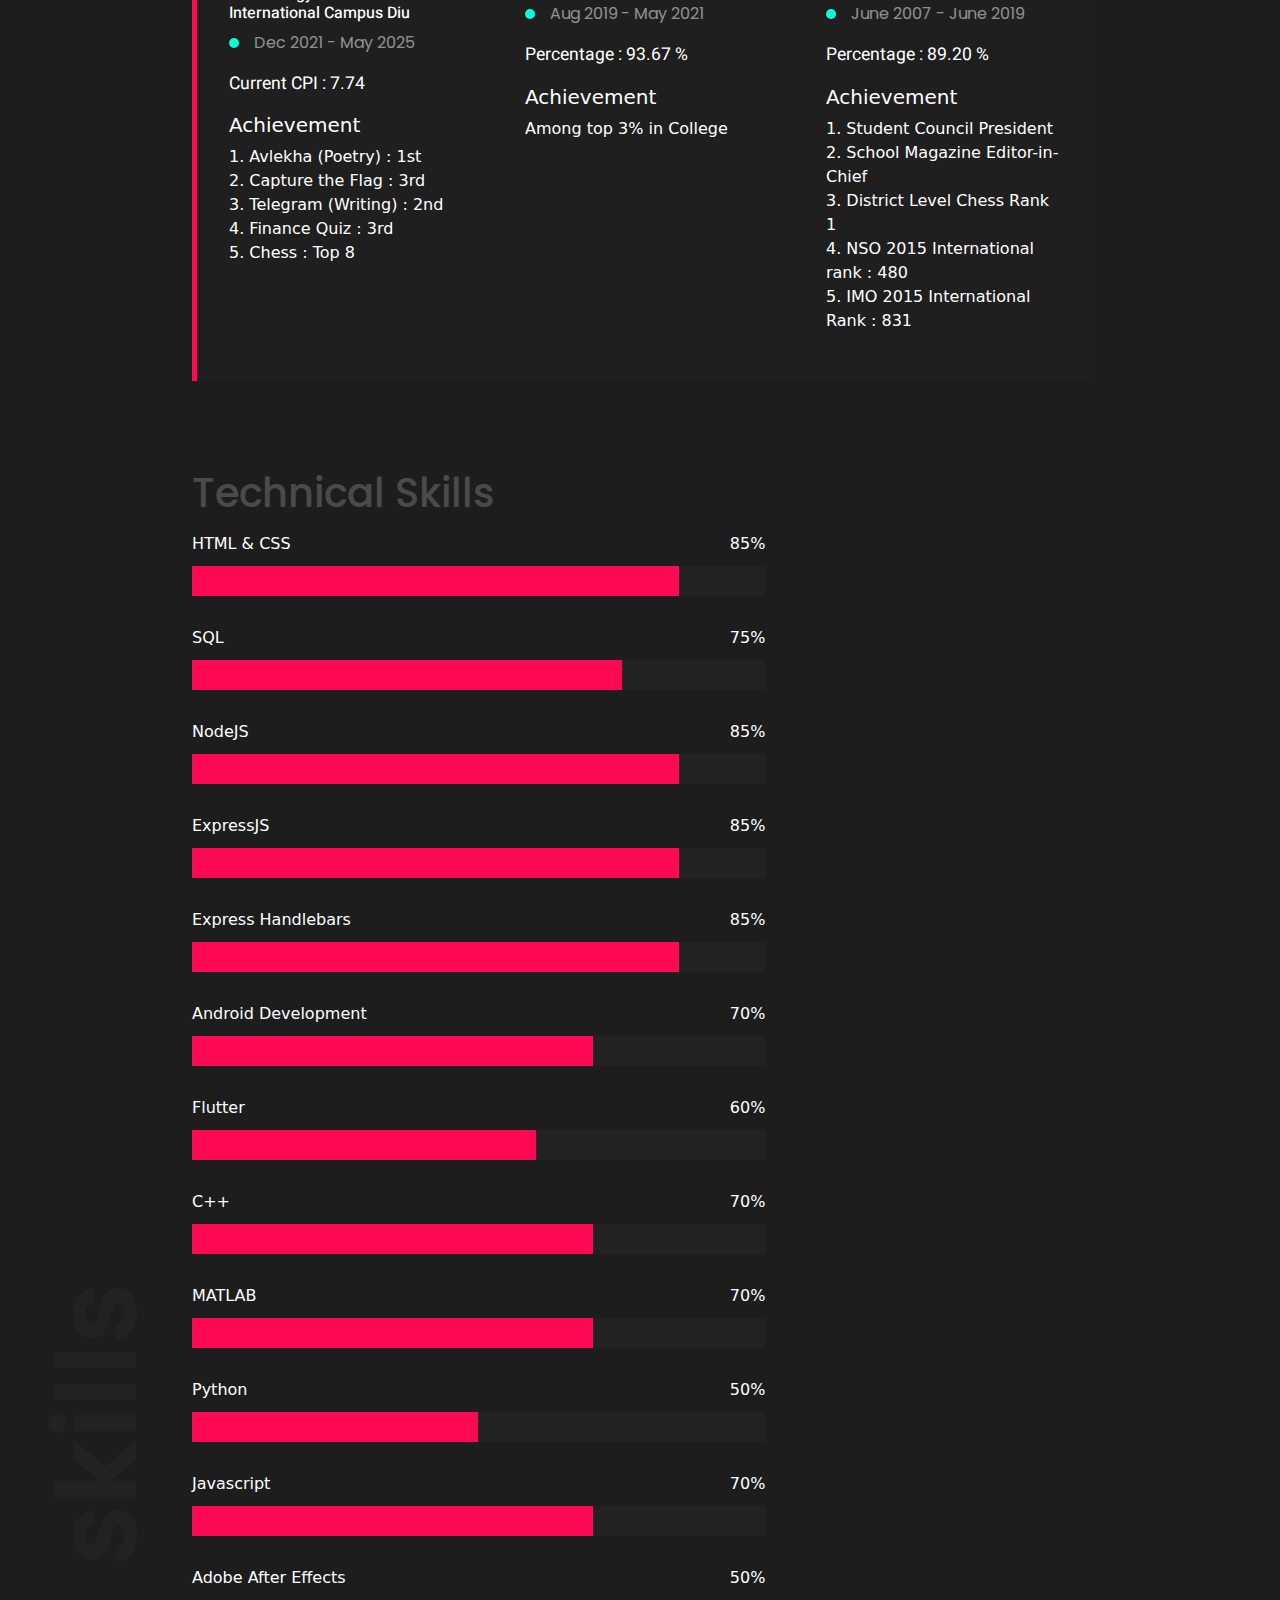
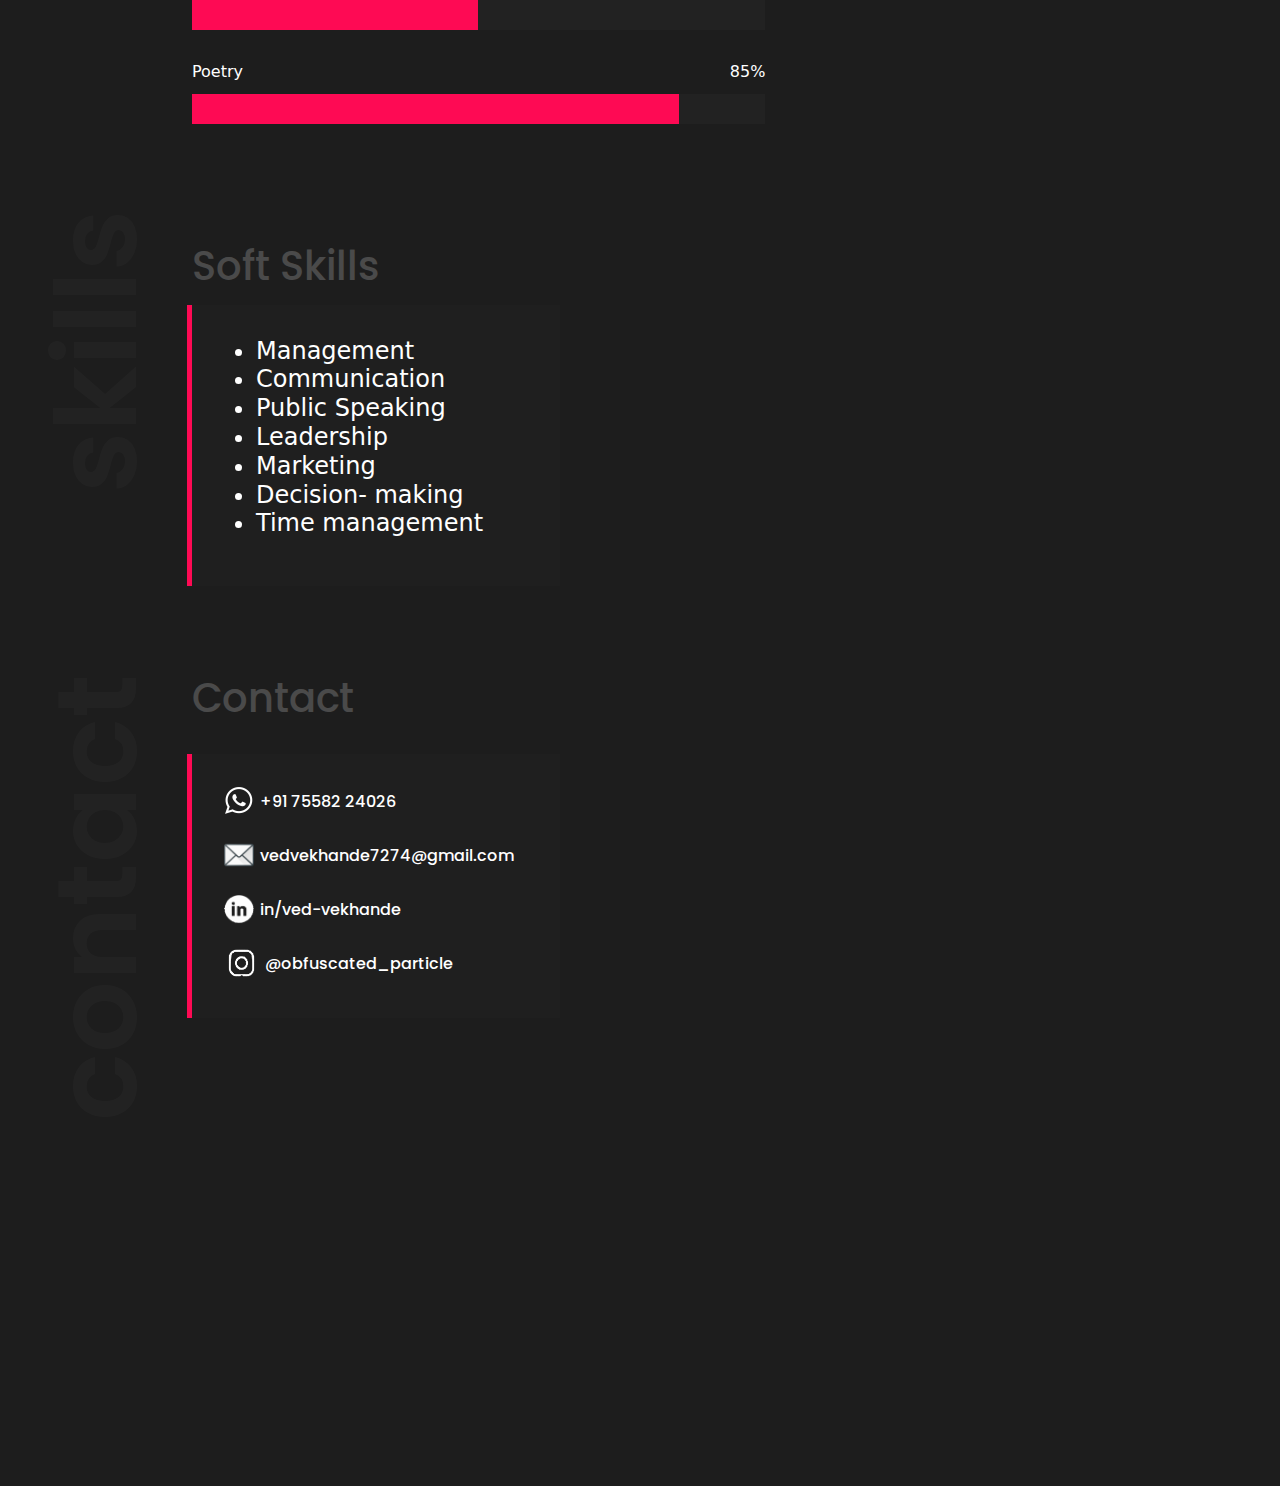
==== commit c577f0a8: "Update index.html" ====
--- a/index.html
+++ b/index.html
@@ -151,7 +151,7 @@
                              <div class="blob green inline-block"></div>
                             <p class="duration inline-block" lang="en">Dec 2021 - May 2025</p>
                             <p class="description" lang="en">
-                                Current CPI : 7.92<br> 
+                                Current CPI : 7.74<br> 
                                 <h5 lang="en">Achievement</h5>  
                                 1. Avlekha (Poetry) : 1st <br>
                                 2. Capture the Flag              : 3rd <br>
--- a/css/style.css
+++ b/css/style.css
@@ -584,12 +584,25 @@
 }
 
 .skill.html-css .bar {
+    background: linear-gradient(to right, var(--secondary) 85%, #222222 20%);
+}
+
+.skill.node .bar {
+    background: linear-gradient(to right, var(--secondary) 85%, #222222 20%);
+}
+
+.skill.express .bar {
+    background: linear-gradient(to right, var(--secondary) 85%, #222222 20%);
+}
+
+.skill.hbs .bar {
+    background: linear-gradient(to right, var(--secondary) 85%, #222222 20%);
+}
+
+.skill.sql .bar {
     background: linear-gradient(to right, var(--secondary) 75%, #222222 20%);
 }
 
-.skill.sql .bar {
-    background: linear-gradient(to right, var(--secondary) 70%, #222222 20%);
-}
 .skill.android .bar {
     background: linear-gradient(to right, var(--secondary) 70%, #222222 20%);
 }
@@ -601,8 +614,9 @@
 }
 
 .skill.javascript .bar {
-    background: linear-gradient(to right, var(--secondary) 40%, #222222 30%);
-}
+    background: linear-gradient(to right, var(--secondary) 70%, #222222 30%);
+}
+
 .skill.matlab .bar {
     background: linear-gradient(to right, var(--secondary) 70%, #222222 30%);
 }
@@ -877,4 +891,4 @@
     form {
         margin-left: 0px !important;
     }
-}+}
